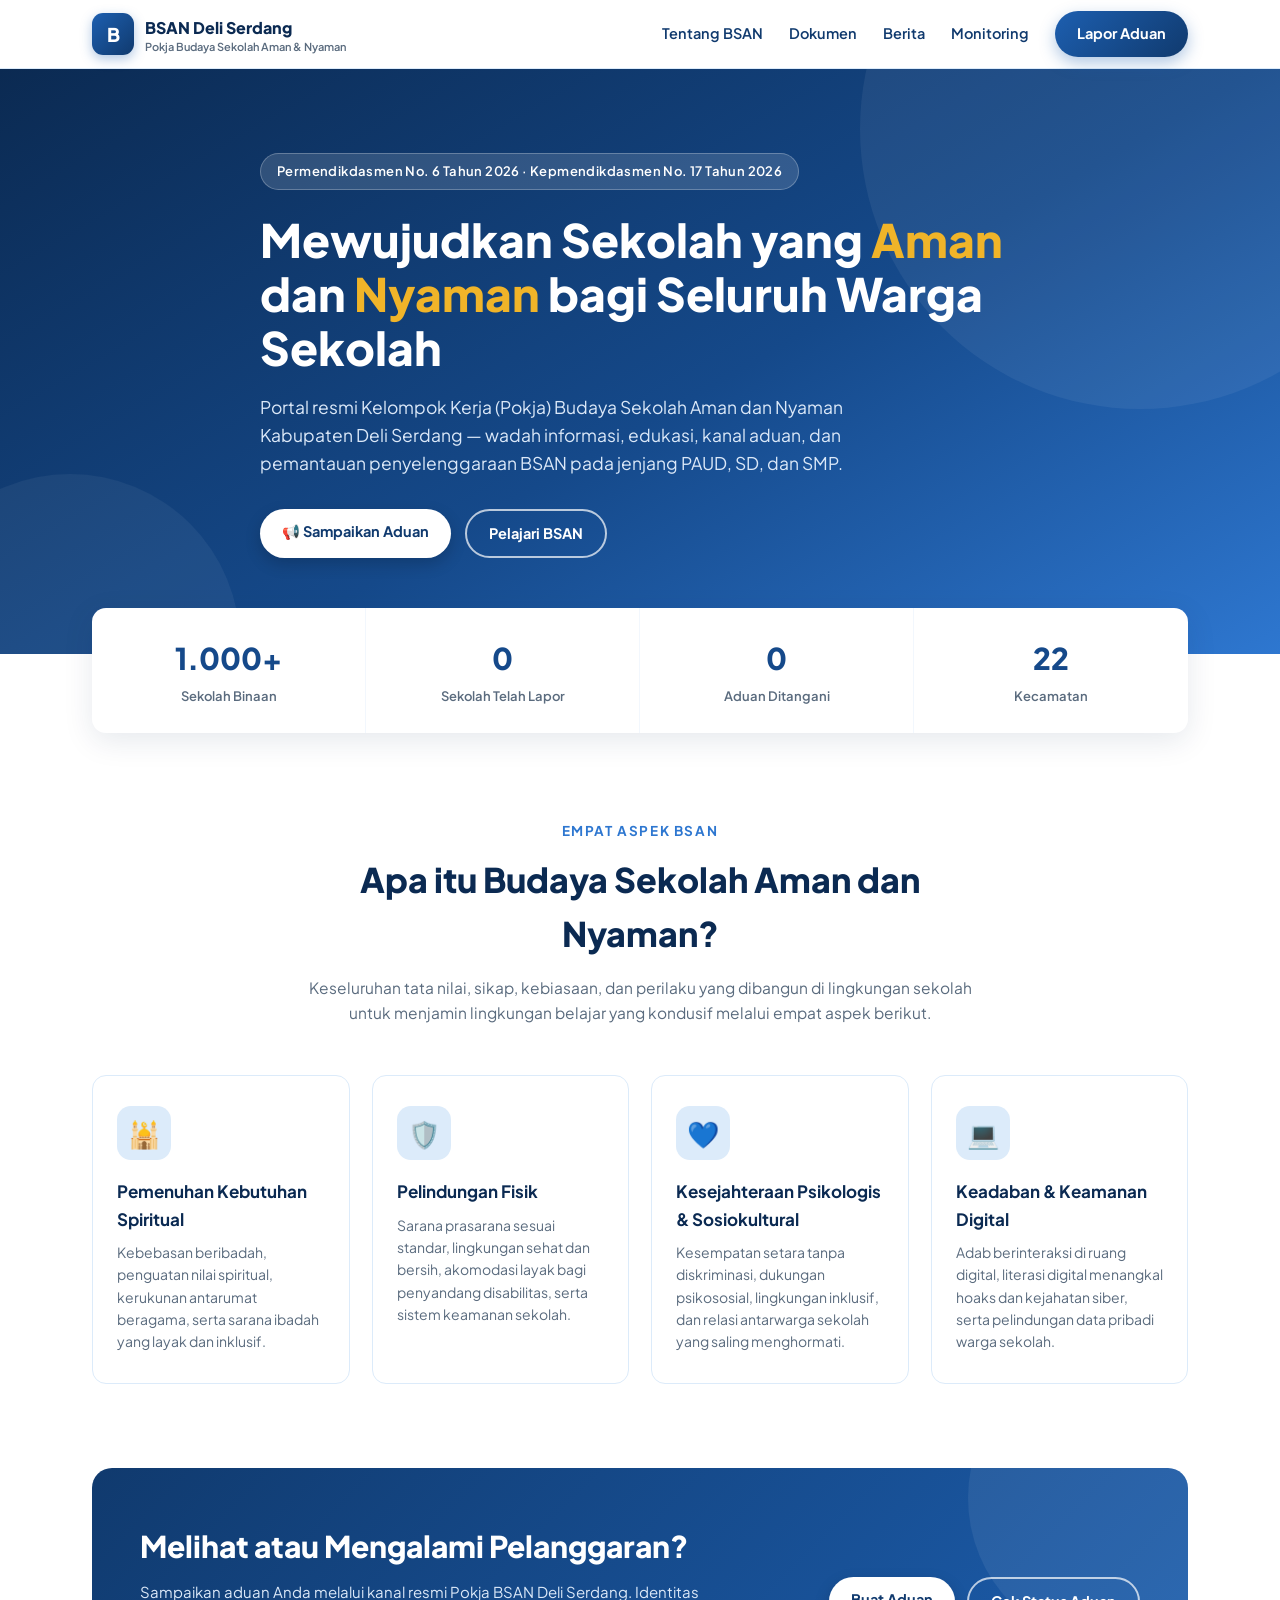
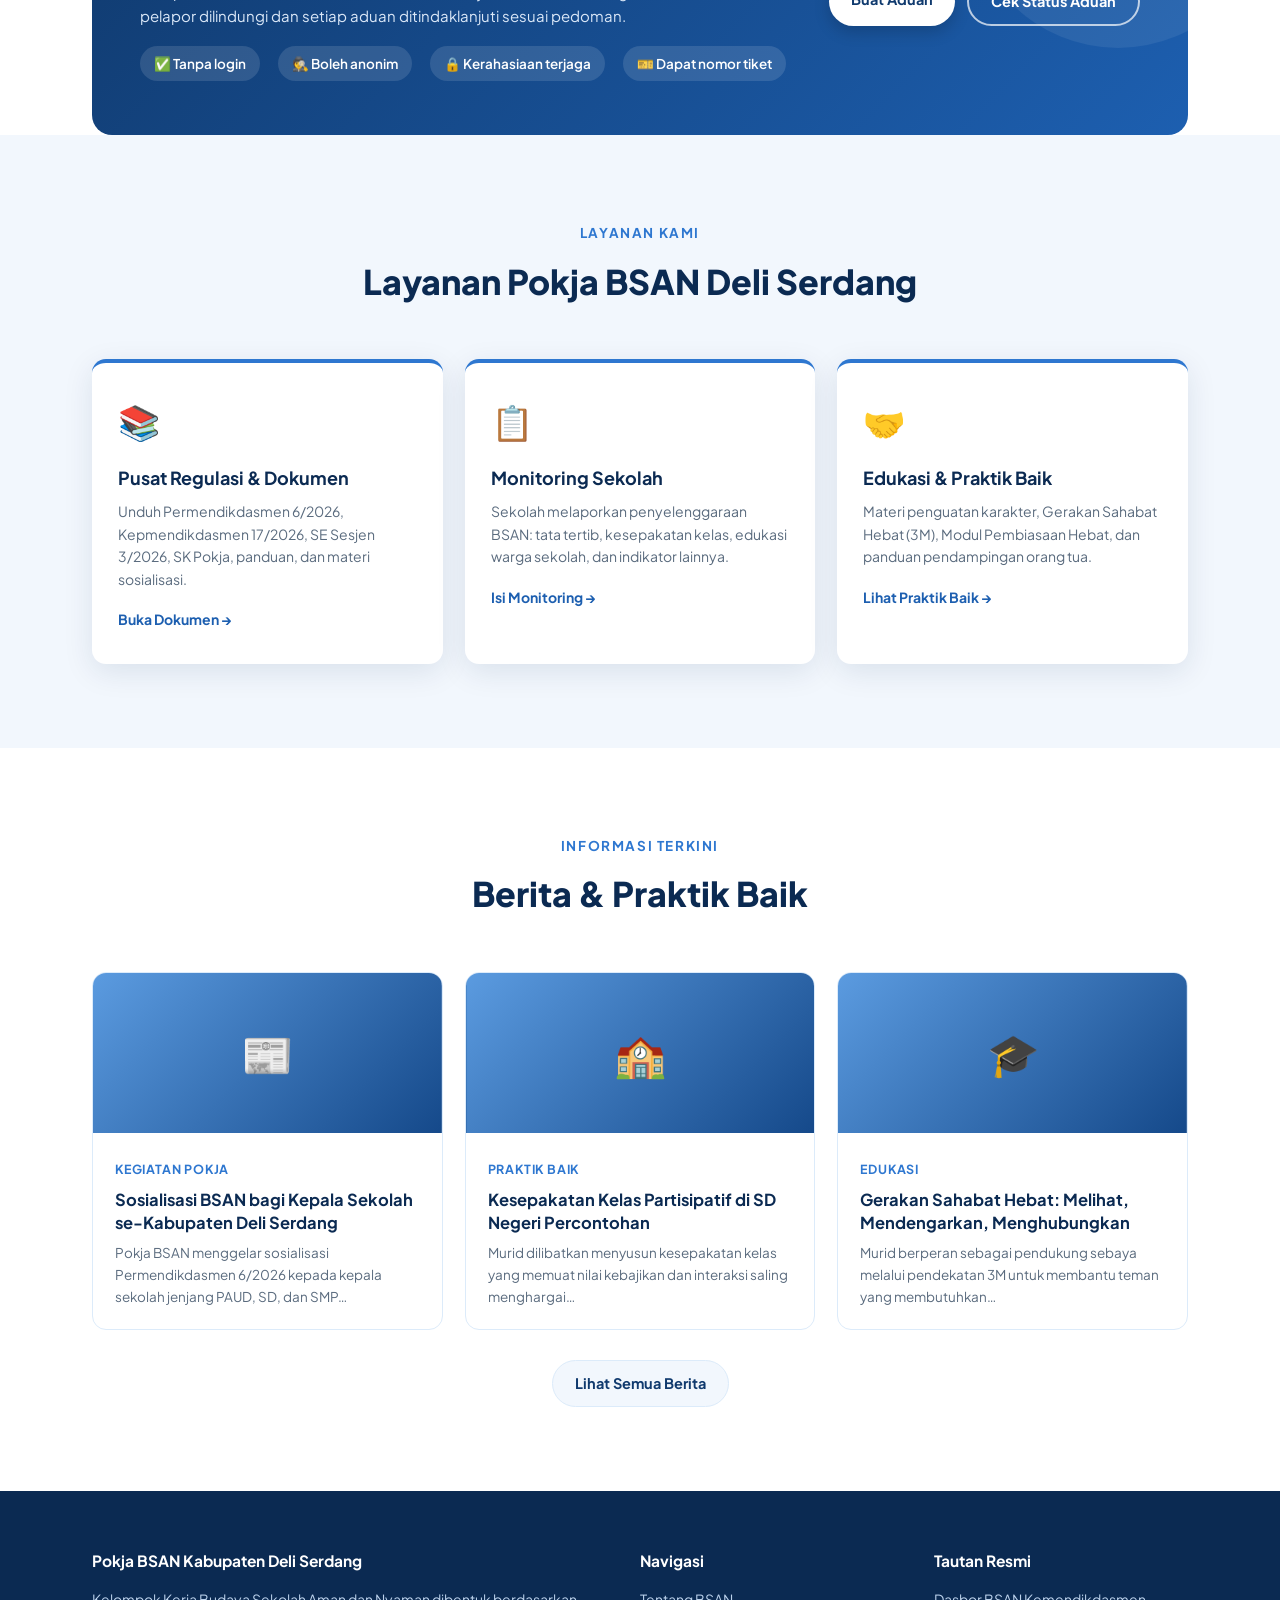
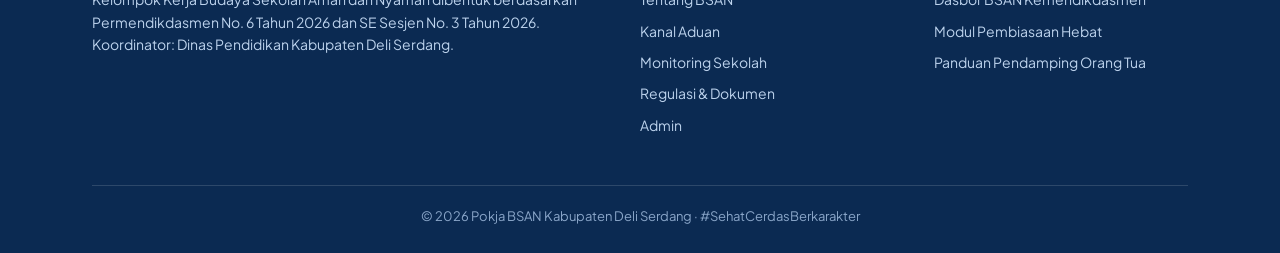
==== index.html @ 73de7975 "Data Awal V1" ====
<!DOCTYPE html>
<html lang="id">
<head>
<meta charset="UTF-8">
<meta name="viewport" content="width=device-width, initial-scale=1.0">
<title>BSAN Deli Serdang — Budaya Sekolah Aman dan Nyaman</title>
<meta name="description" content="Portal resmi Pokja Budaya Sekolah Aman dan Nyaman (BSAN) Kabupaten Deli Serdang. Informasi, kanal aduan, dan monitoring penyelenggaraan BSAN.">
<link rel="preconnect" href="https://fonts.googleapis.com">
<link rel="preconnect" href="https://fonts.gstatic.com" crossorigin>
<link href="https://fonts.googleapis.com/css2?family=Plus+Jakarta+Sans:wght@400;500;600;700;800&display=swap" rel="stylesheet">
<link rel="stylesheet" href="style.css">
</head>
<body>

<!-- NAVBAR -->
<nav class="nav">
  <div class="wadah nav-isi">
    <a href="index.html" class="brand">
      <div class="logo">B</div>
      <div>BSAN Deli Serdang<small>Pokja Budaya Sekolah Aman &amp; Nyaman</small></div>
    </a>
    <div class="menu" id="menu">
      <a href="tentang.html">Tentang BSAN</a>
      <a href="dokumen.html">Dokumen</a>
      <a href="berita.html">Berita</a>
      <a href="monitoring.html">Monitoring</a>
      <a href="aduan.html" class="tombol">Lapor Aduan</a>
    </div>
    <button class="burger" onclick="toggleMenu()">☰</button>
  </div>
</nav>

<!-- HERO -->
<header class="hero">
  <div class="wadah hero-isi">
    <span class="pita">Permendikdasmen No. 6 Tahun 2026 &middot; Kepmendikdasmen No. 17 Tahun 2026</span>
    <h1>Mewujudkan Sekolah yang <span>Aman</span> dan <span>Nyaman</span> bagi Seluruh Warga Sekolah</h1>
    <p>Portal resmi Kelompok Kerja (Pokja) Budaya Sekolah Aman dan Nyaman Kabupaten Deli Serdang — wadah informasi, edukasi, kanal aduan, dan pemantauan penyelenggaraan BSAN pada jenjang PAUD, SD, dan SMP.</p>
    <div class="hero-aksi">
      <a href="aduan.html" class="tombol putih">📢 Sampaikan Aduan</a>
      <a href="tentang.html" class="tombol garis">Pelajari BSAN</a>
    </div>
  </div>
</header>

<!-- STATISTIK -->
<div class="wadah statistik">
  <div class="stat-kartu">
    <div class="stat"><b id="st-sekolah">—</b><span>Sekolah Binaan</span></div>
    <div class="stat"><b id="st-monitoring">—</b><span>Sekolah Telah Lapor</span></div>
    <div class="stat"><b id="st-aduan">—</b><span>Aduan Ditangani</span></div>
    <div class="stat"><b>22</b><span>Kecamatan</span></div>
  </div>
</div>

<!-- TENTANG / 4 ASPEK -->
<section class="seksi" id="tentang">
  <div class="wadah">
    <div class="kepala">
      <span class="label">Empat Aspek BSAN</span>
      <h2>Apa itu Budaya Sekolah Aman dan Nyaman?</h2>
      <p>Keseluruhan tata nilai, sikap, kebiasaan, dan perilaku yang dibangun di lingkungan sekolah untuk menjamin lingkungan belajar yang kondusif melalui empat aspek berikut.</p>
    </div>
    <div class="grid4">
      <div class="aspek">
        <div class="ikon">🕌</div>
        <h3>Pemenuhan Kebutuhan Spiritual</h3>
        <p>Kebebasan beribadah, penguatan nilai spiritual, kerukunan antarumat beragama, serta sarana ibadah yang layak dan inklusif.</p>
      </div>
      <div class="aspek">
        <div class="ikon">🛡️</div>
        <h3>Pelindungan Fisik</h3>
        <p>Sarana prasarana sesuai standar, lingkungan sehat dan bersih, akomodasi layak bagi penyandang disabilitas, serta sistem keamanan sekolah.</p>
      </div>
      <div class="aspek">
        <div class="ikon">💙</div>
        <h3>Kesejahteraan Psikologis &amp; Sosiokultural</h3>
        <p>Kesempatan setara tanpa diskriminasi, dukungan psikososial, lingkungan inklusif, dan relasi antarwarga sekolah yang saling menghormati.</p>
      </div>
      <div class="aspek">
        <div class="ikon">💻</div>
        <h3>Keadaban &amp; Keamanan Digital</h3>
        <p>Adab berinteraksi di ruang digital, literasi digital menangkal hoaks dan kejahatan siber, serta pelindungan data pribadi warga sekolah.</p>
      </div>
    </div>
  </div>
</section>

<!-- CTA ADUAN -->
<section class="wadah" id="aduan-cta">
  <div class="cta">
    <div>
      <h2>Melihat atau Mengalami Pelanggaran?</h2>
      <p>Sampaikan aduan Anda melalui kanal resmi Pokja BSAN Deli Serdang. Identitas pelapor dilindungi dan setiap aduan ditindaklanjuti sesuai pedoman.</p>
      <div class="cta-poin">
        <span>✅ Tanpa login</span>
        <span>🕵️ Boleh anonim</span>
        <span>🔒 Kerahasiaan terjaga</span>
        <span>🎫 Dapat nomor tiket</span>
      </div>
    </div>
    <div class="aksi">
      <a href="aduan.html" class="tombol putih">Buat Aduan</a>
      <a href="cek-status.html" class="tombol garis">Cek Status Aduan</a>
    </div>
  </div>
</section>

<!-- LAYANAN -->
<section class="seksi abu" id="layanan">
  <div class="wadah">
    <div class="kepala">
      <span class="label">Layanan Kami</span>
      <h2>Layanan Pokja BSAN Deli Serdang</h2>
    </div>
    <div class="grid3">
      <div class="layanan">
        <div class="ikon">📚</div>
        <h3>Pusat Regulasi &amp; Dokumen</h3>
        <p>Unduh Permendikdasmen 6/2026, Kepmendikdasmen 17/2026, SE Sesjen 3/2026, SK Pokja, panduan, dan materi sosialisasi.</p>
        <a class="tautan" href="dokumen.html">Buka Dokumen →</a>
      </div>
      <div class="layanan">
        <div class="ikon">📋</div>
        <h3>Monitoring Sekolah</h3>
        <p>Sekolah melaporkan penyelenggaraan BSAN: tata tertib, kesepakatan kelas, edukasi warga sekolah, dan indikator lainnya.</p>
        <a class="tautan" href="monitoring.html">Isi Monitoring →</a>
      </div>
      <div class="layanan">
        <div class="ikon">🤝</div>
        <h3>Edukasi &amp; Praktik Baik</h3>
        <p>Materi penguatan karakter, Gerakan Sahabat Hebat (3M), Modul Pembiasaan Hebat, dan panduan pendampingan orang tua.</p>
        <a class="tautan" href="berita.html">Lihat Praktik Baik →</a>
      </div>
    </div>
  </div>
</section>

<!-- BERITA -->
<section class="seksi" id="berita">
  <div class="wadah">
    <div class="kepala">
      <span class="label">Informasi Terkini</span>
      <h2>Berita &amp; Praktik Baik</h2>
    </div>
    <div class="berita-grid" id="daftar-berita">
      <div class="muat">Memuat berita…</div>
    </div>
    <p style="text-align:center;margin-top:30px"><a href="berita.html" class="tombol netral">Lihat Semua Berita</a></p>
  </div>
</section>

<!-- FOOTER -->
<footer class="tanpa-jarak">
  <div class="wadah">
    <div class="footer-grid">
      <div>
        <h4>Pokja BSAN Kabupaten Deli Serdang</h4>
        <p>Kelompok Kerja Budaya Sekolah Aman dan Nyaman dibentuk berdasarkan Permendikdasmen No. 6 Tahun 2026 dan SE Sesjen No. 3 Tahun 2026. Koordinator: Dinas Pendidikan Kabupaten Deli Serdang.</p>
      </div>
      <div>
        <h4>Navigasi</h4>
        <a href="tentang.html">Tentang BSAN</a>
        <a href="aduan.html">Kanal Aduan</a>
        <a href="monitoring.html">Monitoring Sekolah</a>
        <a href="dokumen.html">Regulasi &amp; Dokumen</a>
        <a href="admin.html">Admin</a>
      </div>
      <div>
        <h4>Tautan Resmi</h4>
        <a href="https://cerdasberkarakter.kemendikdasmen.go.id/budayasekolahamannyaman/" target="_blank" rel="noopener">Dasbor BSAN Kemendikdasmen</a>
        <a href="https://cerdasberkarakter.kemendikdasmen.go.id/modulpembiasaanhebat/" target="_blank" rel="noopener">Modul Pembiasaan Hebat</a>
        <a href="https://cerdasberkarakter.kemendikdasmen.go.id/buku-panduan-pendamping-orangtua/" target="_blank" rel="noopener">Panduan Pendamping Orang Tua</a>
      </div>
    </div>
    <div class="footer-bawah">© 2026 Pokja BSAN Kabupaten Deli Serdang · #SehatCerdasBerkarakter</div>
  </div>
</footer>

<script src="config.js"></script>
<script src="app.js"></script>
<script>
// ---------- Statistik beranda ----------
(async function () {
  try {
    const d = await apiGet({ action: "stats" });
    document.getElementById("st-sekolah").textContent = d.sekolah_binaan || "—";
    document.getElementById("st-monitoring").textContent = d.monitoring || "0";
    document.getElementById("st-aduan").textContent = d.aduan || "0";
  } catch (e) {
    // Mode draft: tampilkan placeholder
    document.getElementById("st-sekolah").textContent = "1.000+";
    document.getElementById("st-monitoring").textContent = "0";
    document.getElementById("st-aduan").textContent = "0";
  }
})();

// ---------- 3 berita terbaru ----------
(async function () {
  const wadah = document.getElementById("daftar-berita");
  const IKON = { "Kegiatan Pokja": "📰", "Praktik Baik": "🏫", "Edukasi": "🎓", "Pengumuman": "📣" };
  try {
    const d = await apiGet({ action: "berita", limit: 3 });
    if (!d.items || !d.items.length) {
      wadah.innerHTML = '<div class="muat">Belum ada berita.</div>';
      return;
    }
    wadah.innerHTML = d.items.map(function (b) {
      const gambar = b.gambar_url
        ? '<div class="gambar" style="background-image:url(\'' + escapeHtml(b.gambar_url) + '\')"></div>'
        : '<div class="gambar">' + (IKON[b.kategori] || "📰") + "</div>";
      return (
        '<a href="berita-detail.html?id=' + encodeURIComponent(b.id) + '" class="kartu-berita">' +
        gambar +
        '<div class="isi"><span class="meta">' + escapeHtml(b.kategori) + " · " + fmtTanggal(b.tanggal) + "</span>" +
        "<h3>" + escapeHtml(b.judul) + "</h3>" +
        "<p>" + escapeHtml(String(b.isi || "").substring(0, 110)) + "…</p></div></a>"
      );
    }).join("");
  } catch (e) {
    // Mode draft: contoh berita placeholder
    wadah.innerHTML =
      '<a href="#" class="kartu-berita"><div class="gambar">📰</div><div class="isi"><span class="meta">Kegiatan Pokja</span><h3>Sosialisasi BSAN bagi Kepala Sekolah se-Kabupaten Deli Serdang</h3><p>Pokja BSAN menggelar sosialisasi Permendikdasmen 6/2026 kepada kepala sekolah jenjang PAUD, SD, dan SMP…</p></div></a>' +
      '<a href="#" class="kartu-berita"><div class="gambar">🏫</div><div class="isi"><span class="meta">Praktik Baik</span><h3>Kesepakatan Kelas Partisipatif di SD Negeri Percontohan</h3><p>Murid dilibatkan menyusun kesepakatan kelas yang memuat nilai kebajikan dan interaksi saling menghargai…</p></div></a>' +
      '<a href="#" class="kartu-berita"><div class="gambar">🎓</div><div class="isi"><span class="meta">Edukasi</span><h3>Gerakan Sahabat Hebat: Melihat, Mendengarkan, Menghubungkan</h3><p>Murid berperan sebagai pendukung sebaya melalui pendekatan 3M untuk membantu teman yang membutuhkan…</p></div></a>';
  }
})();
</script>
</body>
</html>
---- style.css ----
/* ============================================================
   BSAN Deli Serdang — Stylesheet Bersama
   Nuansa biru elegan. Dipakai oleh seluruh halaman.
   ============================================================ */
:root{
  --biru-900:#0b2a52;
  --biru-800:#103a6e;
  --biru-700:#15498a;
  --biru-600:#1d5fb0;
  --biru-500:#2e77d0;
  --biru-400:#5b9be0;
  --biru-100:#dcebfa;
  --biru-50:#f2f7fd;
  --emas:#f0b429;
  --putih:#ffffff;
  --teks:#1f2d3d;
  --teks-muda:#5a6b7e;
  --hijau:#1e9e6a;
  --merah:#d64545;
  --radius:14px;
  --bayang:0 8px 30px rgba(11,42,82,.10);
}
*{margin:0;padding:0;box-sizing:border-box}
html{scroll-behavior:smooth}
body{font-family:'Plus Jakarta Sans',system-ui,-apple-system,sans-serif;color:var(--teks);background:var(--putih);line-height:1.6}
img{max-width:100%}
a{text-decoration:none;color:inherit}
.wadah{max-width:1140px;margin:0 auto;padding:0 22px}

/* ====== NAVBAR ====== */
.nav{position:sticky;top:0;z-index:50;background:rgba(255,255,255,.92);backdrop-filter:blur(10px);border-bottom:1px solid var(--biru-100)}
.nav-isi{display:flex;align-items:center;justify-content:space-between;height:68px}
.brand{display:flex;align-items:center;gap:11px;font-weight:800;color:var(--biru-900)}
.brand .logo{width:42px;height:42px;border-radius:11px;background:linear-gradient(135deg,var(--biru-600),var(--biru-800));display:flex;align-items:center;justify-content:center;color:#fff;font-size:19px;font-weight:800;box-shadow:0 4px 12px rgba(29,95,176,.35)}
.brand small{display:block;font-size:11px;font-weight:600;color:var(--teks-muda);line-height:1.2}
.menu{display:flex;gap:26px;align-items:center;font-size:14.5px;font-weight:600;color:var(--biru-800)}
.menu a:hover{color:var(--biru-500)}
.tombol{display:inline-block;background:linear-gradient(135deg,var(--biru-600),var(--biru-800));color:#fff;padding:11px 22px;border-radius:999px;font-weight:700;font-size:14.5px;box-shadow:0 6px 16px rgba(29,95,176,.35);transition:.2s;border:none;cursor:pointer;font-family:inherit}
.tombol:hover{transform:translateY(-2px);box-shadow:0 10px 22px rgba(29,95,176,.45)}
.tombol.putih{background:#fff;color:var(--biru-800);box-shadow:0 6px 16px rgba(0,0,0,.18)}
.tombol.garis{background:transparent;border:2px solid rgba(255,255,255,.7);box-shadow:none;color:#fff}
.tombol.kecil{padding:7px 16px;font-size:13px}
.tombol.bahaya{background:var(--merah)}
.tombol.netral{background:var(--biru-50);color:var(--biru-800);box-shadow:none;border:1px solid var(--biru-100)}
.tombol:disabled{opacity:.6;cursor:not-allowed;transform:none}
.burger{display:none;background:none;border:none;font-size:26px;color:var(--biru-800);cursor:pointer}

/* ====== HERO (beranda) ====== */
.hero{background:linear-gradient(150deg,var(--biru-900) 0%,var(--biru-700) 55%,var(--biru-500) 100%);color:#fff;position:relative;overflow:hidden}
.hero::before{content:"";position:absolute;width:560px;height:560px;border-radius:50%;background:rgba(255,255,255,.06);top:-220px;right:-140px}
.hero::after{content:"";position:absolute;width:340px;height:340px;border-radius:50%;background:rgba(255,255,255,.05);bottom:-160px;left:-100px}
.hero-isi{position:relative;z-index:1;padding:84px 0 96px;max-width:760px}
.pita{display:inline-block;background:rgba(255,255,255,.14);border:1px solid rgba(255,255,255,.25);padding:7px 16px;border-radius:999px;font-size:13px;font-weight:600;letter-spacing:.4px;margin-bottom:22px}
.hero h1{font-size:clamp(30px,5vw,46px);font-weight:800;line-height:1.18;margin-bottom:18px}
.hero h1 span{color:var(--emas)}
.hero p{font-size:clamp(15px,2vw,17.5px);color:#dbe8f8;max-width:600px;margin-bottom:32px}
.hero-aksi{display:flex;gap:14px;flex-wrap:wrap}

/* ====== HERO MINI (halaman dalam) ====== */
.hero-mini{background:linear-gradient(150deg,var(--biru-900),var(--biru-600));color:#fff;padding:54px 0;position:relative;overflow:hidden}
.hero-mini::before{content:"";position:absolute;width:380px;height:380px;border-radius:50%;background:rgba(255,255,255,.06);top:-160px;right:-100px}
.hero-mini h1{font-size:clamp(24px,4vw,34px);font-weight:800;position:relative;z-index:1}
.hero-mini p{color:#dbe8f8;max-width:640px;margin-top:8px;position:relative;z-index:1;font-size:15px}

/* ====== STATISTIK ====== */
.statistik{margin-top:-46px;position:relative;z-index:2}
.stat-kartu{background:#fff;border-radius:var(--radius);box-shadow:var(--bayang);display:grid;grid-template-columns:repeat(4,1fr);overflow:hidden}
.stat{padding:26px 18px;text-align:center;border-right:1px solid var(--biru-50)}
.stat:last-child{border-right:none}
.stat b{display:block;font-size:30px;font-weight:800;color:var(--biru-700)}
.stat span{font-size:13px;color:var(--teks-muda);font-weight:600}

/* ====== SEKSI ====== */
.seksi{padding:84px 0}
.seksi.rapat{padding:48px 0}
.seksi.abu{background:var(--biru-50)}
.kepala{text-align:center;max-width:680px;margin:0 auto 50px}
.kepala .label{color:var(--biru-500);font-weight:700;font-size:13.5px;letter-spacing:1.6px;text-transform:uppercase}
.kepala h2{font-size:clamp(24px,3.5vw,34px);font-weight:800;color:var(--biru-900);margin:10px 0 14px}
.kepala p{color:var(--teks-muda);font-size:15.5px}

/* ====== GRID & KARTU ====== */
.grid4{display:grid;grid-template-columns:repeat(4,1fr);gap:22px}
.grid3{display:grid;grid-template-columns:repeat(3,1fr);gap:22px}
.grid2{display:grid;grid-template-columns:repeat(2,1fr);gap:22px}
.aspek{background:#fff;border:1px solid var(--biru-100);border-radius:var(--radius);padding:30px 24px;transition:.25s}
.aspek:hover{transform:translateY(-6px);box-shadow:var(--bayang);border-color:var(--biru-400)}
.aspek .ikon{width:54px;height:54px;border-radius:14px;background:var(--biru-100);display:flex;align-items:center;justify-content:center;font-size:26px;margin-bottom:18px}
.aspek h3{font-size:17px;font-weight:700;color:var(--biru-900);margin-bottom:8px}
.aspek p{font-size:14px;color:var(--teks-muda)}
.layanan{background:#fff;border-radius:var(--radius);padding:32px 26px;box-shadow:var(--bayang);border-top:4px solid var(--biru-500);transition:.25s}
.layanan:hover{transform:translateY(-6px)}
.layanan .ikon{font-size:34px;margin-bottom:14px}
.layanan h3{font-size:18px;font-weight:700;color:var(--biru-900);margin-bottom:8px}
.layanan p{font-size:14px;color:var(--teks-muda);margin-bottom:16px}
.tautan{color:var(--biru-600);font-weight:700;font-size:14px}
.tautan:hover{color:var(--biru-800)}

/* ====== CTA ====== */
.cta{background:linear-gradient(135deg,var(--biru-800),var(--biru-600));border-radius:20px;color:#fff;padding:54px 48px;display:flex;align-items:center;justify-content:space-between;gap:32px;flex-wrap:wrap;position:relative;overflow:hidden}
.cta::before{content:"";position:absolute;width:300px;height:300px;border-radius:50%;background:rgba(255,255,255,.07);top:-120px;right:-80px}
.cta h2{font-size:clamp(22px,3vw,30px);font-weight:800;margin-bottom:10px}
.cta p{color:#dbe8f8;max-width:560px;font-size:15px}
.cta .aksi{display:flex;gap:12px;flex-wrap:wrap}
.cta-poin{display:flex;gap:18px;margin-top:18px;flex-wrap:wrap;font-size:13.5px;font-weight:600}
.cta-poin span{display:flex;align-items:center;gap:7px;background:rgba(255,255,255,.12);padding:7px 14px;border-radius:999px}

/* ====== BERITA ====== */
.berita-grid{display:grid;grid-template-columns:repeat(3,1fr);gap:22px}
.kartu-berita{background:#fff;border:1px solid var(--biru-100);border-radius:var(--radius);overflow:hidden;transition:.25s;display:block}
.kartu-berita:hover{box-shadow:var(--bayang);transform:translateY(-5px)}
.kartu-berita .gambar{height:160px;background:linear-gradient(135deg,var(--biru-400),var(--biru-700));display:flex;align-items:center;justify-content:center;color:#fff;font-size:42px;background-size:cover;background-position:center}
.kartu-berita .isi{padding:22px}
.kartu-berita .meta{font-size:12.5px;color:var(--biru-500);font-weight:700;text-transform:uppercase;letter-spacing:.8px}
.kartu-berita h3{font-size:16.5px;font-weight:700;color:var(--biru-900);margin:8px 0 8px;line-height:1.4}
.kartu-berita p{font-size:13.5px;color:var(--teks-muda)}
.artikel{max-width:760px;margin:0 auto}
.artikel h1{font-size:clamp(24px,4vw,34px);color:var(--biru-900);line-height:1.3;margin-bottom:10px}
.artikel .meta{color:var(--biru-500);font-weight:700;font-size:13.5px;text-transform:uppercase;letter-spacing:.8px}
.artikel .badan{margin-top:26px;font-size:16px;color:var(--teks)}
.artikel .badan p{margin-bottom:16px}

/* ====== FORM ====== */
.form-kartu{background:#fff;border-radius:var(--radius);box-shadow:var(--bayang);padding:38px;max-width:820px;margin:0 auto}
.form-bagian{margin-bottom:28px}
.form-bagian>h3{font-size:16px;font-weight:800;color:var(--biru-800);padding-bottom:10px;border-bottom:2px solid var(--biru-100);margin-bottom:18px}
.field{margin-bottom:18px}
.field label{display:block;font-weight:700;font-size:14px;color:var(--biru-900);margin-bottom:7px}
.field label .ops{font-weight:500;color:var(--teks-muda);font-size:12.5px}
.field input[type=text],.field input[type=email],.field input[type=tel],.field input[type=date],.field input[type=password],.field input[type=url],.field select,.field textarea{width:100%;padding:12px 14px;border:1.5px solid #ccd9ea;border-radius:10px;font-family:inherit;font-size:14.5px;color:var(--teks);background:#fff;transition:.15s}
.field input:focus,.field select:focus,.field textarea:focus{outline:none;border-color:var(--biru-500);box-shadow:0 0 0 3px rgba(46,119,208,.15)}
.field textarea{min-height:120px;resize:vertical}
.field .bantuan{font-size:12.5px;color:var(--teks-muda);margin-top:5px}
.baris2{display:grid;grid-template-columns:1fr 1fr;gap:16px}
.pilihan{display:flex;gap:12px;flex-wrap:wrap}
.pilihan label{display:flex;align-items:center;gap:8px;border:1.5px solid #ccd9ea;border-radius:10px;padding:11px 16px;cursor:pointer;font-weight:600;font-size:14px;transition:.15s;margin:0}
.pilihan label:hover{border-color:var(--biru-400)}
.pilihan input{accent-color:var(--biru-600)}
.pilihan label:has(input:checked){border-color:var(--biru-600);background:var(--biru-50);color:var(--biru-800)}
.ceklis{display:flex;flex-direction:column;gap:10px}
.ceklis label{display:flex;gap:10px;align-items:flex-start;font-size:14px;font-weight:500;cursor:pointer;background:var(--biru-50);padding:12px 14px;border-radius:10px;border:1.5px solid transparent}
.ceklis label:has(input:checked){border-color:var(--biru-500);background:var(--biru-100)}
.ceklis input{margin-top:3px;accent-color:var(--biru-600);width:17px;height:17px;flex-shrink:0}
.info-kotak{background:var(--biru-50);border-left:4px solid var(--biru-500);border-radius:0 10px 10px 0;padding:16px 18px;font-size:13.5px;color:var(--biru-900);margin-bottom:24px}
.info-kotak.kuning{background:#fdf6e3;border-color:var(--emas);color:#7a5b0e}
.peringatan{background:#fdecec;border-left:4px solid var(--merah);border-radius:0 10px 10px 0;padding:14px 18px;font-size:13.5px;color:#8a2f2f;margin-bottom:20px}
.sukses-kotak{background:#e8f7f0;border:1.5px solid var(--hijau);border-radius:var(--radius);padding:32px;text-align:center}
.sukses-kotak .tiket{font-size:26px;font-weight:800;color:var(--biru-800);background:#fff;border:2px dashed var(--biru-500);border-radius:12px;padding:14px 22px;display:inline-block;margin:14px 0;letter-spacing:1px}
.tersembunyi{display:none !important}

/* ====== STATUS BADGE ====== */
.badge{display:inline-block;padding:5px 14px;border-radius:999px;font-size:12.5px;font-weight:700}
.badge.diterima{background:var(--biru-100);color:var(--biru-800)}
.badge.diverifikasi{background:#fdf6e3;color:#9a7410}
.badge.ditindaklanjuti{background:#ede7fb;color:#5b3fa8}
.badge.dirujuk{background:#ede7fb;color:#5b3fa8}
.badge.selesai{background:#e8f7f0;color:var(--hijau)}
.badge.spam{background:#fdecec;color:var(--merah)}
.badge.draft{background:#eef1f5;color:var(--teks-muda)}
.badge.tayang{background:#e8f7f0;color:var(--hijau)}

/* ====== TABEL ====== */
.tabel-bungkus{overflow-x:auto;background:#fff;border-radius:var(--radius);box-shadow:var(--bayang)}
table.tabel{width:100%;border-collapse:collapse;font-size:13.5px;min-width:640px}
table.tabel th{background:var(--biru-800);color:#fff;text-align:left;padding:12px 14px;font-weight:700;white-space:nowrap}
table.tabel td{padding:11px 14px;border-bottom:1px solid var(--biru-50);vertical-align:top}
table.tabel tr:hover td{background:var(--biru-50)}

/* ====== DOKUMEN ====== */
.dok-item{display:flex;gap:18px;align-items:center;background:#fff;border:1px solid var(--biru-100);border-radius:var(--radius);padding:20px 22px;margin-bottom:14px;transition:.2s}
.dok-item:hover{box-shadow:var(--bayang);border-color:var(--biru-400)}
.dok-item .ikon{width:52px;height:52px;border-radius:12px;background:var(--biru-100);display:flex;align-items:center;justify-content:center;font-size:24px;flex-shrink:0}
.dok-item .info{flex:1}
.dok-item h3{font-size:15.5px;font-weight:700;color:var(--biru-900)}
.dok-item .kat{font-size:12px;color:var(--biru-500);font-weight:700;text-transform:uppercase;letter-spacing:.6px}
.dok-item p{font-size:13px;color:var(--teks-muda)}

/* ====== ADMIN ====== */
.admin-tab{display:flex;gap:8px;flex-wrap:wrap;margin-bottom:26px}
.admin-tab button{background:#fff;border:1.5px solid var(--biru-100);border-radius:999px;padding:10px 20px;font-family:inherit;font-weight:700;font-size:14px;color:var(--biru-800);cursor:pointer;transition:.15s}
.admin-tab button.aktif{background:var(--biru-700);color:#fff;border-color:var(--biru-700)}
.panel{background:#fff;border-radius:var(--radius);box-shadow:var(--bayang);padding:28px}
.panel h2{font-size:19px;color:var(--biru-900);margin-bottom:18px}
.panel-kepala{display:flex;justify-content:space-between;align-items:center;gap:14px;flex-wrap:wrap;margin-bottom:18px}
.rekap-grid{display:grid;grid-template-columns:repeat(4,1fr);gap:16px;margin-bottom:26px}
.rekap-kartu{background:linear-gradient(135deg,var(--biru-700),var(--biru-500));color:#fff;border-radius:var(--radius);padding:22px;text-align:center}
.rekap-kartu b{display:block;font-size:30px;font-weight:800}
.rekap-kartu span{font-size:12.5px;font-weight:600;opacity:.85}
.modal-latar{position:fixed;inset:0;background:rgba(11,42,82,.55);z-index:100;display:flex;align-items:center;justify-content:center;padding:20px}
.modal{background:#fff;border-radius:var(--radius);max-width:680px;width:100%;max-height:88vh;overflow-y:auto;padding:30px}
.modal h3{color:var(--biru-900);margin-bottom:16px;font-size:18px}
.detail-baris{display:grid;grid-template-columns:160px 1fr;gap:8px;padding:8px 0;border-bottom:1px solid var(--biru-50);font-size:14px}
.detail-baris b{color:var(--biru-800)}
.muat{text-align:center;padding:40px;color:var(--teks-muda);font-weight:600}
.bar-bungkus{background:var(--biru-50);border-radius:999px;height:18px;overflow:hidden}
.bar-isi{background:linear-gradient(90deg,var(--biru-500),var(--biru-700));height:100%;border-radius:999px;color:#fff;font-size:11px;font-weight:700;display:flex;align-items:center;justify-content:flex-end;padding-right:8px;min-width:30px}

/* ====== ALUR / LANGKAH ====== */
.langkah{display:grid;grid-template-columns:repeat(4,1fr);gap:18px;counter-reset:lk}
.langkah .item{background:#fff;border:1px solid var(--biru-100);border-radius:var(--radius);padding:24px;position:relative;counter-increment:lk}
.langkah .item::before{content:counter(lk);position:absolute;top:-16px;left:20px;width:34px;height:34px;border-radius:50%;background:var(--biru-600);color:#fff;font-weight:800;display:flex;align-items:center;justify-content:center;font-size:15px;box-shadow:0 4px 10px rgba(29,95,176,.35)}
.langkah h3{font-size:15px;color:var(--biru-900);margin:10px 0 6px}
.langkah p{font-size:13px;color:var(--teks-muda)}

/* ====== DAFTAR ASAS ====== */
.asas-grid{display:flex;flex-wrap:wrap;gap:10px;justify-content:center}
.asas-grid span{background:#fff;border:1.5px solid var(--biru-100);color:var(--biru-800);font-weight:700;font-size:13.5px;padding:9px 18px;border-radius:999px}

/* ====== FOOTER ====== */
footer{background:var(--biru-900);color:#bcd2ec;padding:58px 0 26px;font-size:14px;margin-top:84px}
footer.tanpa-jarak{margin-top:0}
.footer-grid{display:grid;grid-template-columns:2fr 1fr 1fr;gap:40px;margin-bottom:40px}
footer h4{color:#fff;font-size:15.5px;margin-bottom:14px;font-weight:700}
footer a{display:block;margin-bottom:9px;color:#bcd2ec}
footer a:hover{color:#fff}
.footer-bawah{border-top:1px solid rgba(255,255,255,.14);padding-top:20px;text-align:center;font-size:13px;color:#8aa6c9}

/* ====== RESPONSIF ====== */
@media (max-width:900px){
  .grid4,.langkah{grid-template-columns:repeat(2,1fr)}
  .grid3,.berita-grid{grid-template-columns:1fr 1fr}
  .stat-kartu{grid-template-columns:repeat(2,1fr)}
  .stat:nth-child(2){border-right:none}
  .stat:nth-child(1),.stat:nth-child(2){border-bottom:1px solid var(--biru-50)}
  .footer-grid{grid-template-columns:1fr 1fr}
  .rekap-grid{grid-template-columns:repeat(2,1fr)}
}
@media (max-width:640px){
  .menu{display:none;position:absolute;top:68px;left:0;right:0;background:#fff;flex-direction:column;padding:18px 22px;gap:16px;border-bottom:1px solid var(--biru-100);box-shadow:var(--bayang)}
  .menu.buka{display:flex}
  .burger{display:block}
  .grid4,.grid3,.grid2,.berita-grid,.langkah{grid-template-columns:1fr}
  .baris2{grid-template-columns:1fr}
  .cta{padding:38px 26px}
  .hero-isi{padding:64px 0 86px}
  .footer-grid{grid-template-columns:1fr}
  .form-kartu{padding:26px 20px}
  .detail-baris{grid-template-columns:1fr}
  .rekap-grid{grid-template-columns:1fr 1fr}
}
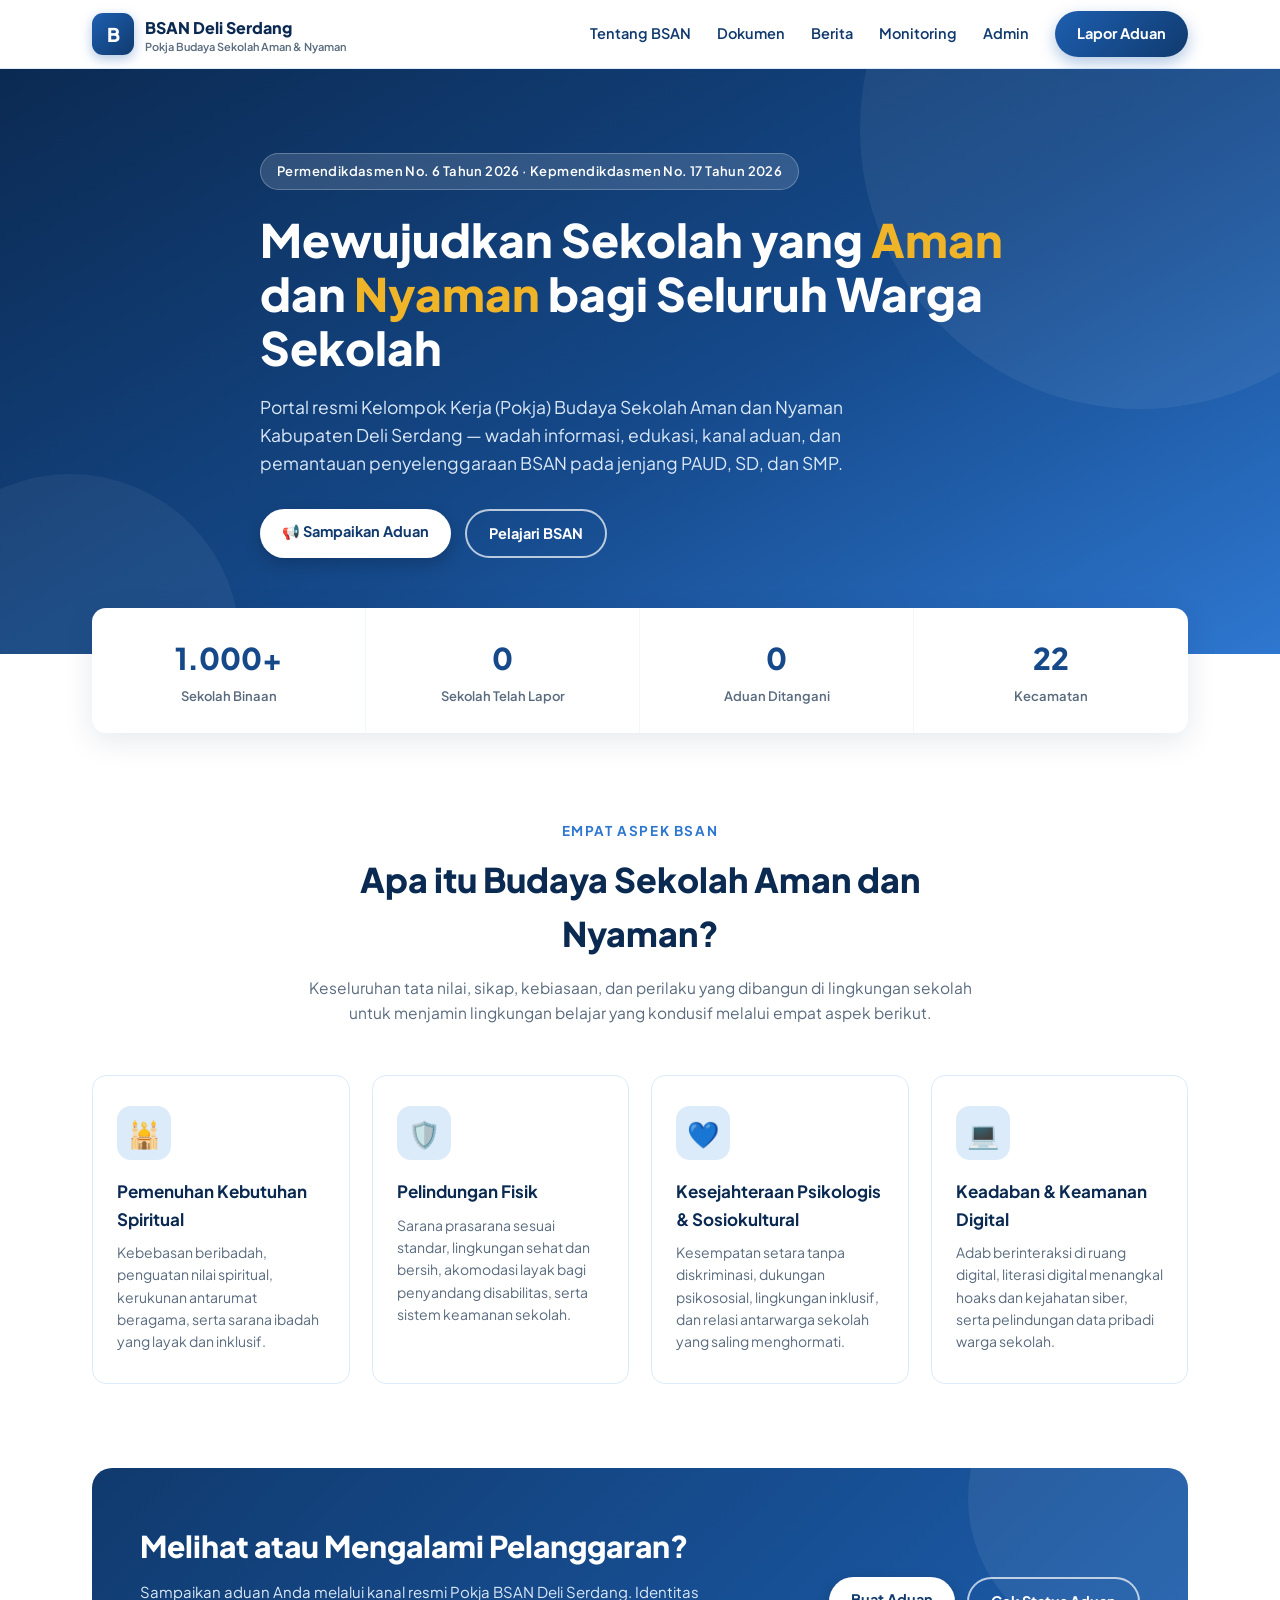
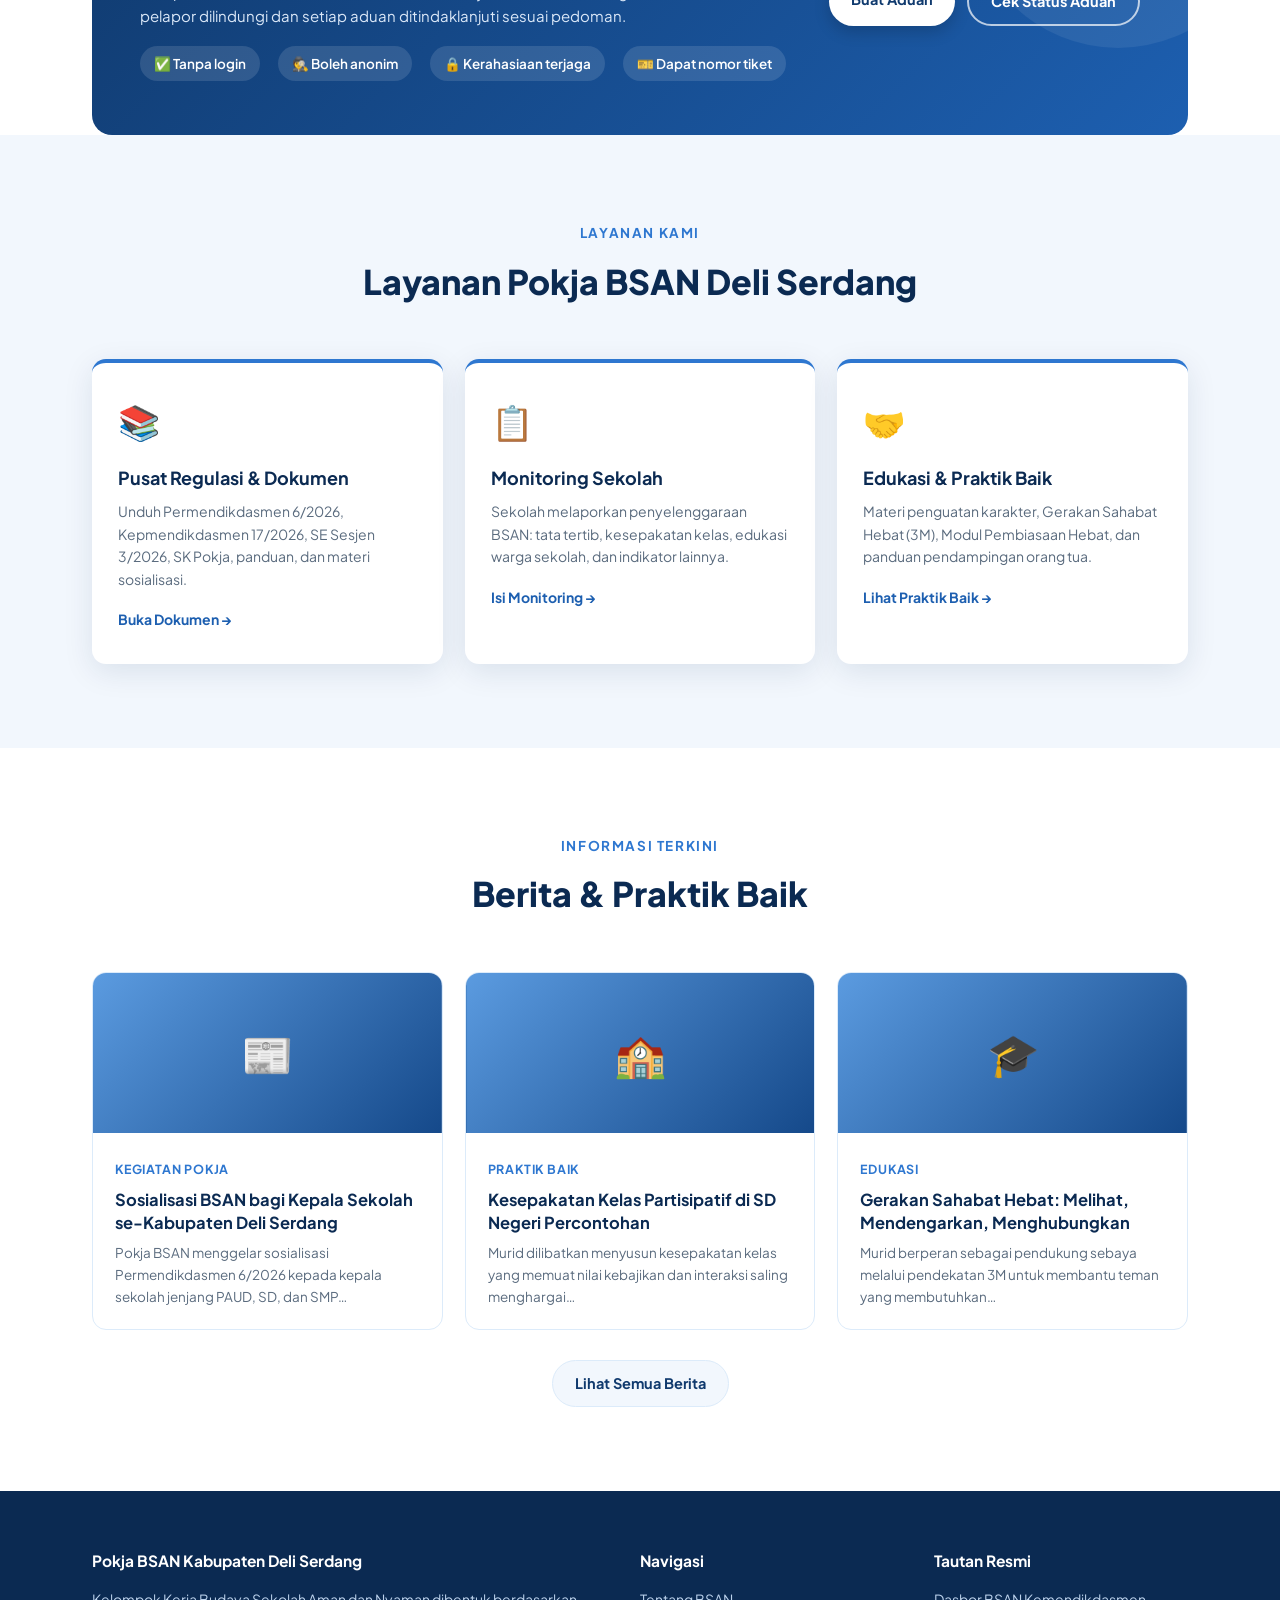
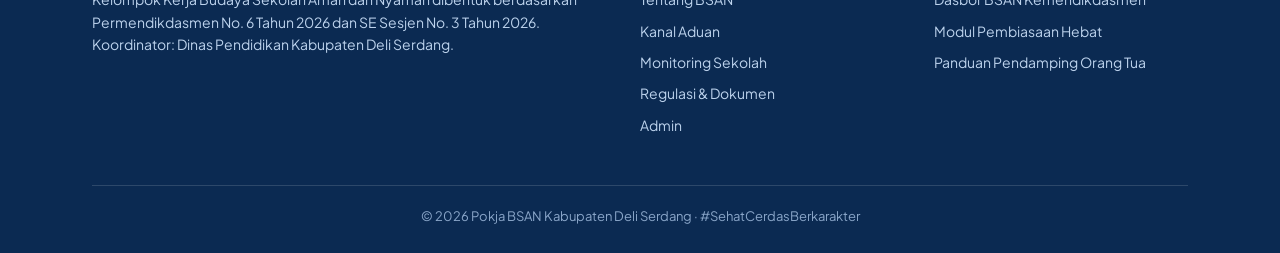
==== commit 36a4509f: "Update Index.html V.1.1" ====
--- a/index.html
+++ b/index.html
@@ -24,6 +24,7 @@
       <a href="dokumen.html">Dokumen</a>
       <a href="berita.html">Berita</a>
       <a href="monitoring.html">Monitoring</a>
+      <a href="admin.html">Admin</a>
       <a href="aduan.html" class="tombol">Lapor Aduan</a>
     </div>
     <button class="burger" onclick="toggleMenu()">☰</button>
